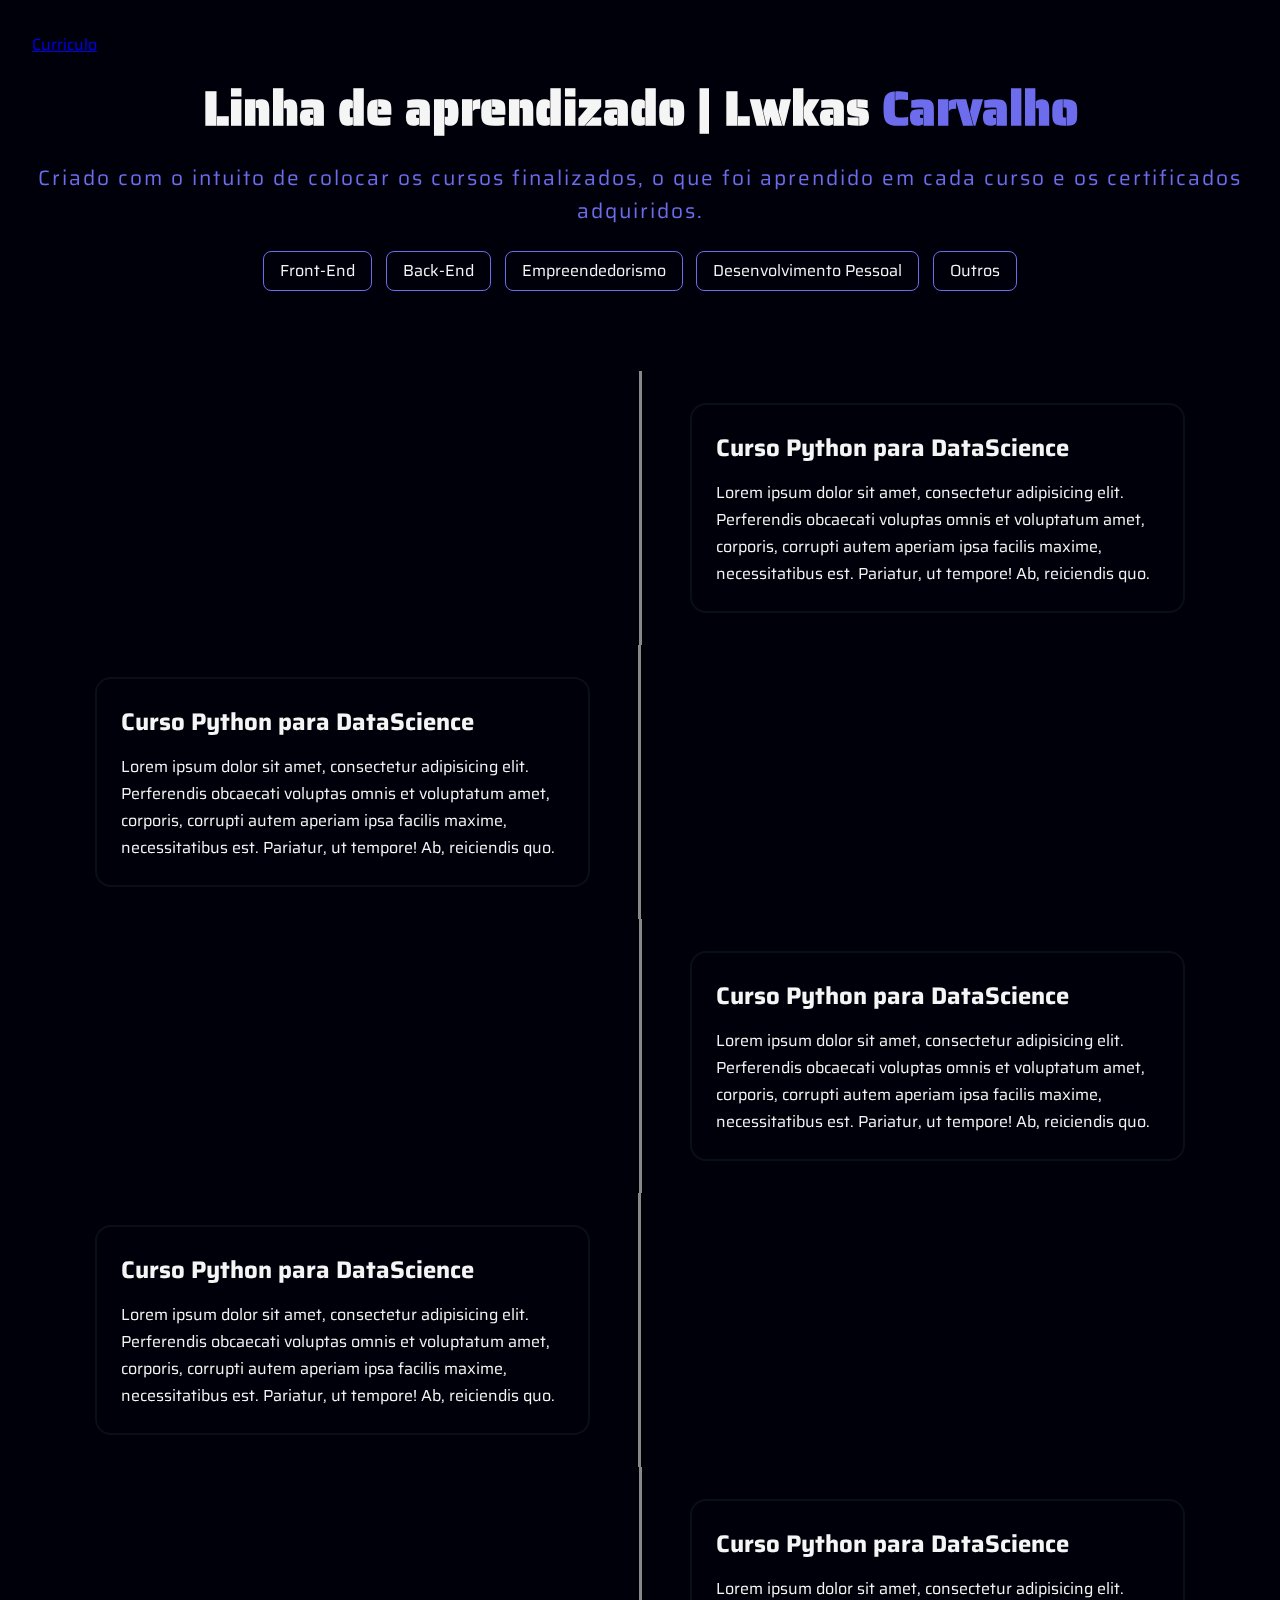
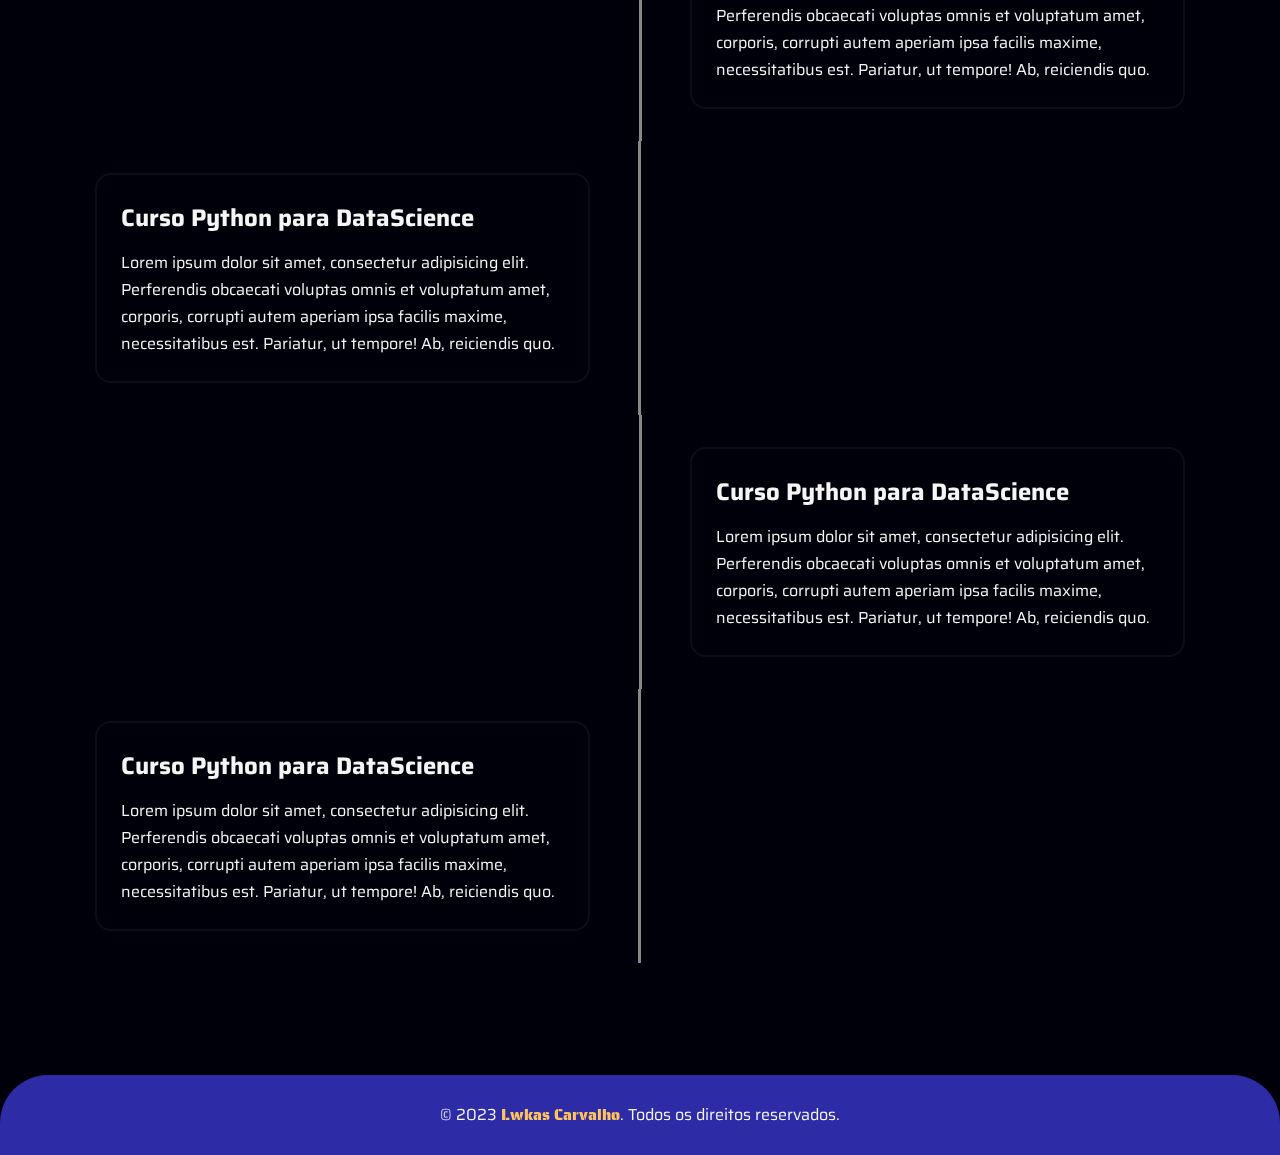
==== linhaTempo.html @ 2d7c6647 "s" ====
<!DOCTYPE html>
<html lang="pt-br">
<head>
    <meta charset="UTF-8">
    <meta name="viewport" content="width=device-width, initial-scale=1.0">
    <link rel="stylesheet" href="assets/css/style-linhaTempo.css">
    <link rel="stylesheet" href="assets/css/footer/footer.css">
    <link rel="shortcut icon" href="assets/imagens/favicon.ico" type="image/x-icon">
    <title>Linha de Aprendizagem</title>
</head>
<body>
    <main>
        <a href="index.html">
            <butt>Curriculo</butt>
        </a>
        <div class="title">
            <h1>Linha de aprendizado | Lwkas <span>Carvalho</span></h1>
            <p>Criado com o intuito de colocar os cursos finalizados, o que foi aprendido em cada curso e os certificados adquiridos.</p>
            <button class="button">Front-End</button>
            <button class="button">Back-End</button>
            <button class="button">Empreendedorismo</button>
            <button class="button">Desenvolvimento Pessoal</button>
            <button class="button">Outros</button>
        </div>
        <div class="timeline">
            <div class="checkpoint">
                <div>
                    <h2>Curso Python para DataScience</h2>
                    <p>Lorem ipsum dolor sit amet, consectetur adipisicing elit. Perferendis obcaecati voluptas omnis et voluptatum amet, corporis, corrupti autem aperiam ipsa facilis maxime, necessitatibus est. Pariatur, ut tempore! Ab, reiciendis quo.</p>
                </div>
            </div>
            <div class="checkpoint">
                <div>
                    <h2>Curso Python para DataScience</h2>
                    <p>Lorem ipsum dolor sit amet, consectetur adipisicing elit. Perferendis obcaecati voluptas omnis et voluptatum amet, corporis, corrupti autem aperiam ipsa facilis maxime, necessitatibus est. Pariatur, ut tempore! Ab, reiciendis quo.</p>
                </div>
            </div>
            <div class="checkpoint">
                <div>
                    <h2>Curso Python para DataScience</h2>
                    <p>Lorem ipsum dolor sit amet, consectetur adipisicing elit. Perferendis obcaecati voluptas omnis et voluptatum amet, corporis, corrupti autem aperiam ipsa facilis maxime, necessitatibus est. Pariatur, ut tempore! Ab, reiciendis quo.</p>
                </div>
            </div>
            <div class="checkpoint">
                <div>
                    <h2>Curso Python para DataScience</h2>
                    <p>Lorem ipsum dolor sit amet, consectetur adipisicing elit. Perferendis obcaecati voluptas omnis et voluptatum amet, corporis, corrupti autem aperiam ipsa facilis maxime, necessitatibus est. Pariatur, ut tempore! Ab, reiciendis quo.</p>
                </div>
            </div>
            <div class="checkpoint">
                <div>
                    <h2>Curso Python para DataScience</h2>
                    <p>Lorem ipsum dolor sit amet, consectetur adipisicing elit. Perferendis obcaecati voluptas omnis et voluptatum amet, corporis, corrupti autem aperiam ipsa facilis maxime, necessitatibus est. Pariatur, ut tempore! Ab, reiciendis quo.</p>
                </div>
            </div>
            <div class="checkpoint">
                <div>
                    <h2>Curso Python para DataScience</h2>
                    <p>Lorem ipsum dolor sit amet, consectetur adipisicing elit. Perferendis obcaecati voluptas omnis et voluptatum amet, corporis, corrupti autem aperiam ipsa facilis maxime, necessitatibus est. Pariatur, ut tempore! Ab, reiciendis quo.</p>
                </div>
            </div>
            <div class="checkpoint">
                <div>
                    <h2>Curso Python para DataScience</h2>
                    <p>Lorem ipsum dolor sit amet, consectetur adipisicing elit. Perferendis obcaecati voluptas omnis et voluptatum amet, corporis, corrupti autem aperiam ipsa facilis maxime, necessitatibus est. Pariatur, ut tempore! Ab, reiciendis quo.</p>
                </div>
            </div>
            <div class="checkpoint">
                <div>
                    <h2>Curso Python para DataScience</h2>
                    <p>Lorem ipsum dolor sit amet, consectetur adipisicing elit. Perferendis obcaecati voluptas omnis et voluptatum amet, corporis, corrupti autem aperiam ipsa facilis maxime, necessitatibus est. Pariatur, ut tempore! Ab, reiciendis quo.</p>
                </div>
            </div>
        </div>
    </main>
    <footer class="footer">
        <p class="p__footer">&copy; 2023 <span class="span__footer">Lwkas Carvalho</span>. Todos os direitos reservados.<p>
     </footer>
  
     <script src="script.js" defer></script>
</body>
</html>
---- assets/css/style-linhaTempo.css ----
@import url('https://fonts.googleapis.com/css2?family=Saira+Stencil+One&display=swap');

@import url('https://fonts.googleapis.com/css2?family=Pacifico&family=Saira:wght@300;400;500;600&display=swap');

* {
    margin: 0;
    padding: 0;
    font-family: var(--font_principal);
}

:root {
    --branco_claro: #f5f5f5;
    --cinzaclaro: #ffffff80;
    --sombra: #5992ab1a;
    --azul1: #6C6CEC;
    --azul2: #2D2BA6;
    --azul3: #000069;
    --black: #00000A;


    --font_principal: 'Saira', sans-serif;
    --font_diferente: 'Saira Stencil One', cursive;
}

body{
    margin: 0;
    background-color: var(--black);
    color: var(--branco_claro);
}

main{
    padding: 2em;
}

body::before{
    content: '';
    background: var(--black);
    position: absolute;
    top: 0;
    left: 0;
    width: 100%;
    height: 100%;
    z-index: -1;
    position: fixed;
}
    
span{
    color: #6C6CEC;
    font-family: var(--font_diferente);
}

h1{
    margin: 0.3em;
    font-size: 3em;
    font-family: var(--font_diferente);
}

h2{
    margin-bottom: 0.5em;
}

.title{
    text-align: center;
}

.title p {
    color: #6C6CEC;
    font-size: 1.3em;
    letter-spacing: 2px;
}

.timeline {
    margin: 5em auto;
    max-width: 34.15em;
}

.checkpoint {
    max-width: 34em;
    padding-top: 2em;
    padding-bottom: 2em;
    position: relative;
}

.checkpoint div {
    border: 2px solid var(--sombra);
    border-radius: 1em;
    padding: 1.5em;
}

.checkpoint p {
    line-height: 27px;
    color: var(--branco_claro);
}

.checkpoint:nth-child(odd){
    border-left: 3px solid #888;
    padding-left: 3em;
    transform: translateX(17em);
}

.checkpoint:nth-child(even){
    border-right: 3px solid #888;
    padding-right: 3em;
    transform: translateX(-17em);
}

.button {
    font-size: 1rem;
    margin: 1.5em 0.3em 0 0.3em;
    padding: 0.4rem 1rem;
    border-radius: 0.5rem;
    color: var(--branco_claro);
    background-color: var(--black);
    border: 1px solid var(--azul1);
}

.button:hover {
    cursor: pointer;
    transition: 0.5s;
    box-shadow: 1px 1px 10px 2px var(--azul1);
}

.checkpoint.checkpoint:nth-child(odd)::before,
.checkpoint.checkpoint:nth-child(even)::before
---- assets/css/footer/footer.css ----
.footer {
    display: flex;
    justify-content: center;
    align-items: center;
    text-align: center;
    max-width: 1600px;
    margin: auto;
    height: 5em;
    background-color: var(--azul2);
    border-top-left-radius: 3em;
    border-top-right-radius: 3em;
}

.p__footer {
    color: var(--branco_claro);
}

.span__footer {
    color: #FFC55A;
}
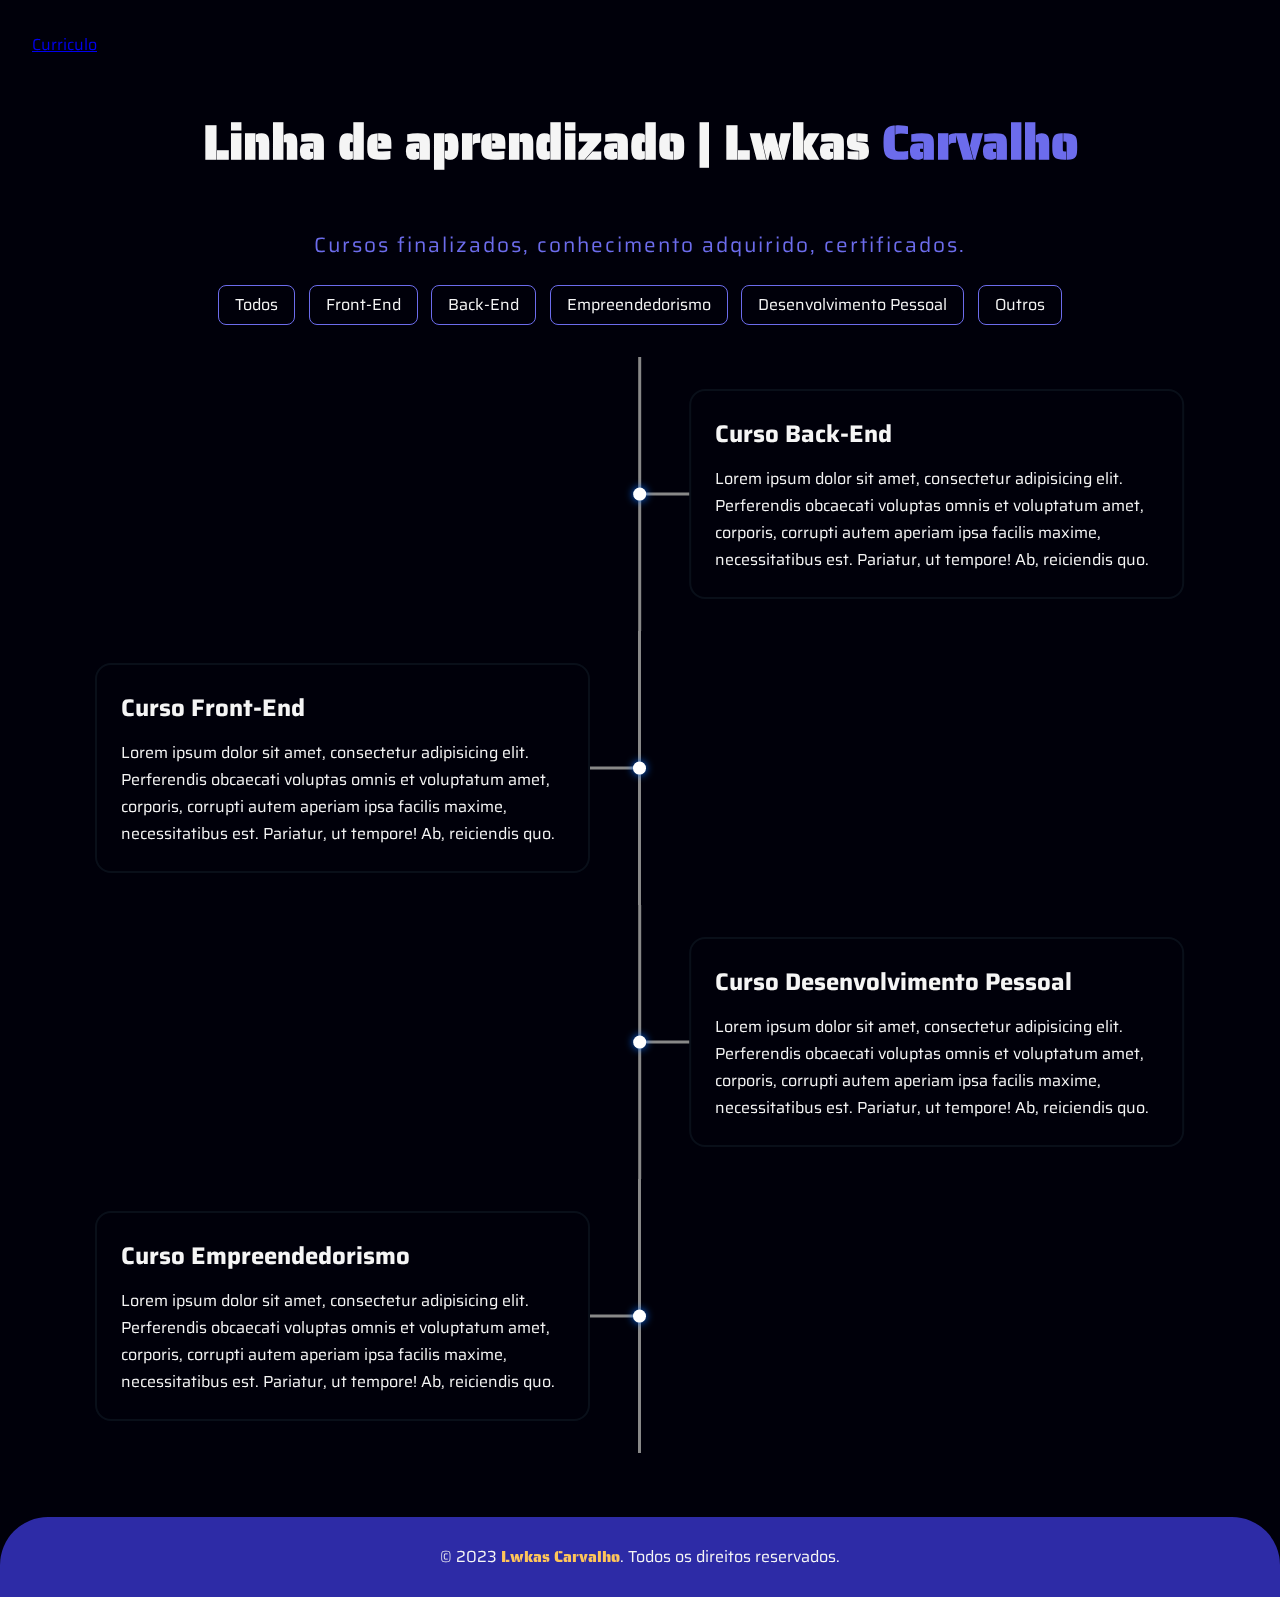
==== commit 57a258ab: "filter" ====
--- a/linhaTempo.html
+++ b/linhaTempo.html
@@ -4,6 +4,7 @@
     <meta charset="UTF-8">
     <meta name="viewport" content="width=device-width, initial-scale=1.0">
     <link rel="stylesheet" href="assets/css/style-linhaTempo.css">
+    <link rel="stylesheet" href="assets/css/linhaTempoRWD.css">
     <link rel="stylesheet" href="assets/css/footer/footer.css">
     <link rel="shortcut icon" href="assets/imagens/favicon.ico" type="image/x-icon">
     <title>Linha de Aprendizagem</title>
@@ -15,59 +16,38 @@
         </a>
         <div class="title">
             <h1>Linha de aprendizado | Lwkas <span>Carvalho</span></h1>
-            <p>Criado com o intuito de colocar os cursos finalizados, o que foi aprendido em cada curso e os certificados adquiridos.</p>
-            <button class="button">Front-End</button>
-            <button class="button">Back-End</button>
-            <button class="button">Empreendedorismo</button>
-            <button class="button">Desenvolvimento Pessoal</button>
-            <button class="button">Outros</button>
+            <p>Cursos finalizados, conhecimento adquirido, certificados.</p>
+            <div class="botoes">
+                <button class="button" id="todosBtn">Todos</button>
+                <button class="button" id="frontEndBtn">Front-End</button>
+                <button class="button" id="backEndBtn">Back-End</button>
+                <button class="button" id="empreendedorismoBtn">Empreendedorismo</button>
+                <button class="button" id="desenvolvimentoPessoalBtn">Desenvolvimento Pessoal</button>
+                <button class="button">Outros</button>
+            </div>
         </div>
         <div class="timeline">
             <div class="checkpoint">
-                <div>
-                    <h2>Curso Python para DataScience</h2>
+                <div class="curso" data-categoria="Back-end">
+                    <h2>Curso Back-End</h2>
                     <p>Lorem ipsum dolor sit amet, consectetur adipisicing elit. Perferendis obcaecati voluptas omnis et voluptatum amet, corporis, corrupti autem aperiam ipsa facilis maxime, necessitatibus est. Pariatur, ut tempore! Ab, reiciendis quo.</p>
                 </div>
             </div>
             <div class="checkpoint">
-                <div>
-                    <h2>Curso Python para DataScience</h2>
+                <div class="curso" data-categoria="Front-end">
+                    <h2>Curso Front-End</h2>
                     <p>Lorem ipsum dolor sit amet, consectetur adipisicing elit. Perferendis obcaecati voluptas omnis et voluptatum amet, corporis, corrupti autem aperiam ipsa facilis maxime, necessitatibus est. Pariatur, ut tempore! Ab, reiciendis quo.</p>
                 </div>
             </div>
             <div class="checkpoint">
-                <div>
-                    <h2>Curso Python para DataScience</h2>
+                <div class="curso" data-categoria="Desenvolvimento Pessoal">
+                    <h2>Curso Desenvolvimento Pessoal</h2>
                     <p>Lorem ipsum dolor sit amet, consectetur adipisicing elit. Perferendis obcaecati voluptas omnis et voluptatum amet, corporis, corrupti autem aperiam ipsa facilis maxime, necessitatibus est. Pariatur, ut tempore! Ab, reiciendis quo.</p>
                 </div>
             </div>
             <div class="checkpoint">
-                <div>
-                    <h2>Curso Python para DataScience</h2>
-                    <p>Lorem ipsum dolor sit amet, consectetur adipisicing elit. Perferendis obcaecati voluptas omnis et voluptatum amet, corporis, corrupti autem aperiam ipsa facilis maxime, necessitatibus est. Pariatur, ut tempore! Ab, reiciendis quo.</p>
-                </div>
-            </div>
-            <div class="checkpoint">
-                <div>
-                    <h2>Curso Python para DataScience</h2>
-                    <p>Lorem ipsum dolor sit amet, consectetur adipisicing elit. Perferendis obcaecati voluptas omnis et voluptatum amet, corporis, corrupti autem aperiam ipsa facilis maxime, necessitatibus est. Pariatur, ut tempore! Ab, reiciendis quo.</p>
-                </div>
-            </div>
-            <div class="checkpoint">
-                <div>
-                    <h2>Curso Python para DataScience</h2>
-                    <p>Lorem ipsum dolor sit amet, consectetur adipisicing elit. Perferendis obcaecati voluptas omnis et voluptatum amet, corporis, corrupti autem aperiam ipsa facilis maxime, necessitatibus est. Pariatur, ut tempore! Ab, reiciendis quo.</p>
-                </div>
-            </div>
-            <div class="checkpoint">
-                <div>
-                    <h2>Curso Python para DataScience</h2>
-                    <p>Lorem ipsum dolor sit amet, consectetur adipisicing elit. Perferendis obcaecati voluptas omnis et voluptatum amet, corporis, corrupti autem aperiam ipsa facilis maxime, necessitatibus est. Pariatur, ut tempore! Ab, reiciendis quo.</p>
-                </div>
-            </div>
-            <div class="checkpoint">
-                <div>
-                    <h2>Curso Python para DataScience</h2>
+                <div class="curso" data-categoria="Empreendedorismo">
+                    <h2>Curso Empreendedorismo</h2>
                     <p>Lorem ipsum dolor sit amet, consectetur adipisicing elit. Perferendis obcaecati voluptas omnis et voluptatum amet, corporis, corrupti autem aperiam ipsa facilis maxime, necessitatibus est. Pariatur, ut tempore! Ab, reiciendis quo.</p>
                 </div>
             </div>
--- a/assets/css/style-linhaTempo.css
+++ b/assets/css/style-linhaTempo.css
@@ -50,7 +50,7 @@
 }
 
 h1{
-    margin: 0.3em;
+    margin: 1em;
     font-size: 3em;
     font-family: var(--font_diferente);
 }
@@ -70,7 +70,7 @@
 }
 
 .timeline {
-    margin: 5em auto;
+    margin: 2em auto;
     max-width: 34.15em;
 }
 
@@ -95,7 +95,7 @@
 .checkpoint:nth-child(odd){
     border-left: 3px solid #888;
     padding-left: 3em;
-    transform: translateX(17em);
+    transform: translateX(16.95em);
 }
 
 .checkpoint:nth-child(even){
@@ -121,5 +121,47 @@
 }
 
 .checkpoint.checkpoint:nth-child(odd)::before,
-.checkpoint.checkpoint:nth-child(even)::before
+.checkpoint.checkpoint:nth-child(even)::before {
+    content: '';
+    background: #888;
+    width: 3em;
+    height: 3px;
+    position: absolute;
+    top: 50%;
+    transform: translateY(-50%);
+}
 
+.checkpoint:nth-child(odd)::before {
+    left: 0;
+}
+
+.checkpoint:nth-child(even)::before {
+    right: 0;
+}
+
+.checkpoint:nth-child(odd) div::before,
+.checkpoint:nth-child(even) div::before {
+    content: '';
+    background: #fff;
+    box-shadow: 0 0 0.5em #0d71fc;
+    width: 0.8em;
+    height: 0.8em;
+    position: absolute;
+    top: 50%;
+    transform: translateY(-50%);
+    border-radius: 50%;
+}
+
+.checkpoint:nth-child(odd) div::before {
+    left: -0.5em;
+}
+
+.checkpoint:nth-child(even) div::before {
+    right: -0.5em;
+}
+
+.botoes {
+    justify-content: center;
+    flex-wrap: wrap;
+}
+
--- a/assets/css/linhaTempoRWD.css
+++ b/assets/css/linhaTempoRWD.css
@@ -0,0 +1,31 @@
+@media screen and (max-width: 1150px) {
+    .timeline {
+        width: 80vw;
+    }
+
+    .timeline .checkpoint {
+        width: 100%;
+        transform: none;
+        padding-left: 0;
+        padding-right: 0;
+        border: none;
+    }
+
+    .timeline .checkpoint::before {
+        width: 3px;
+        height: 4em;
+        top: -2em;
+        left: 50%;
+        transform: translateX(-50%);
+    }
+
+    .timeline.checkpoint div::before {
+        top: -0.5em;
+        left: 50%;
+        transform: translateX(-50%);
+    }
+
+    h1 {
+        font-size: 2em;
+    }
+}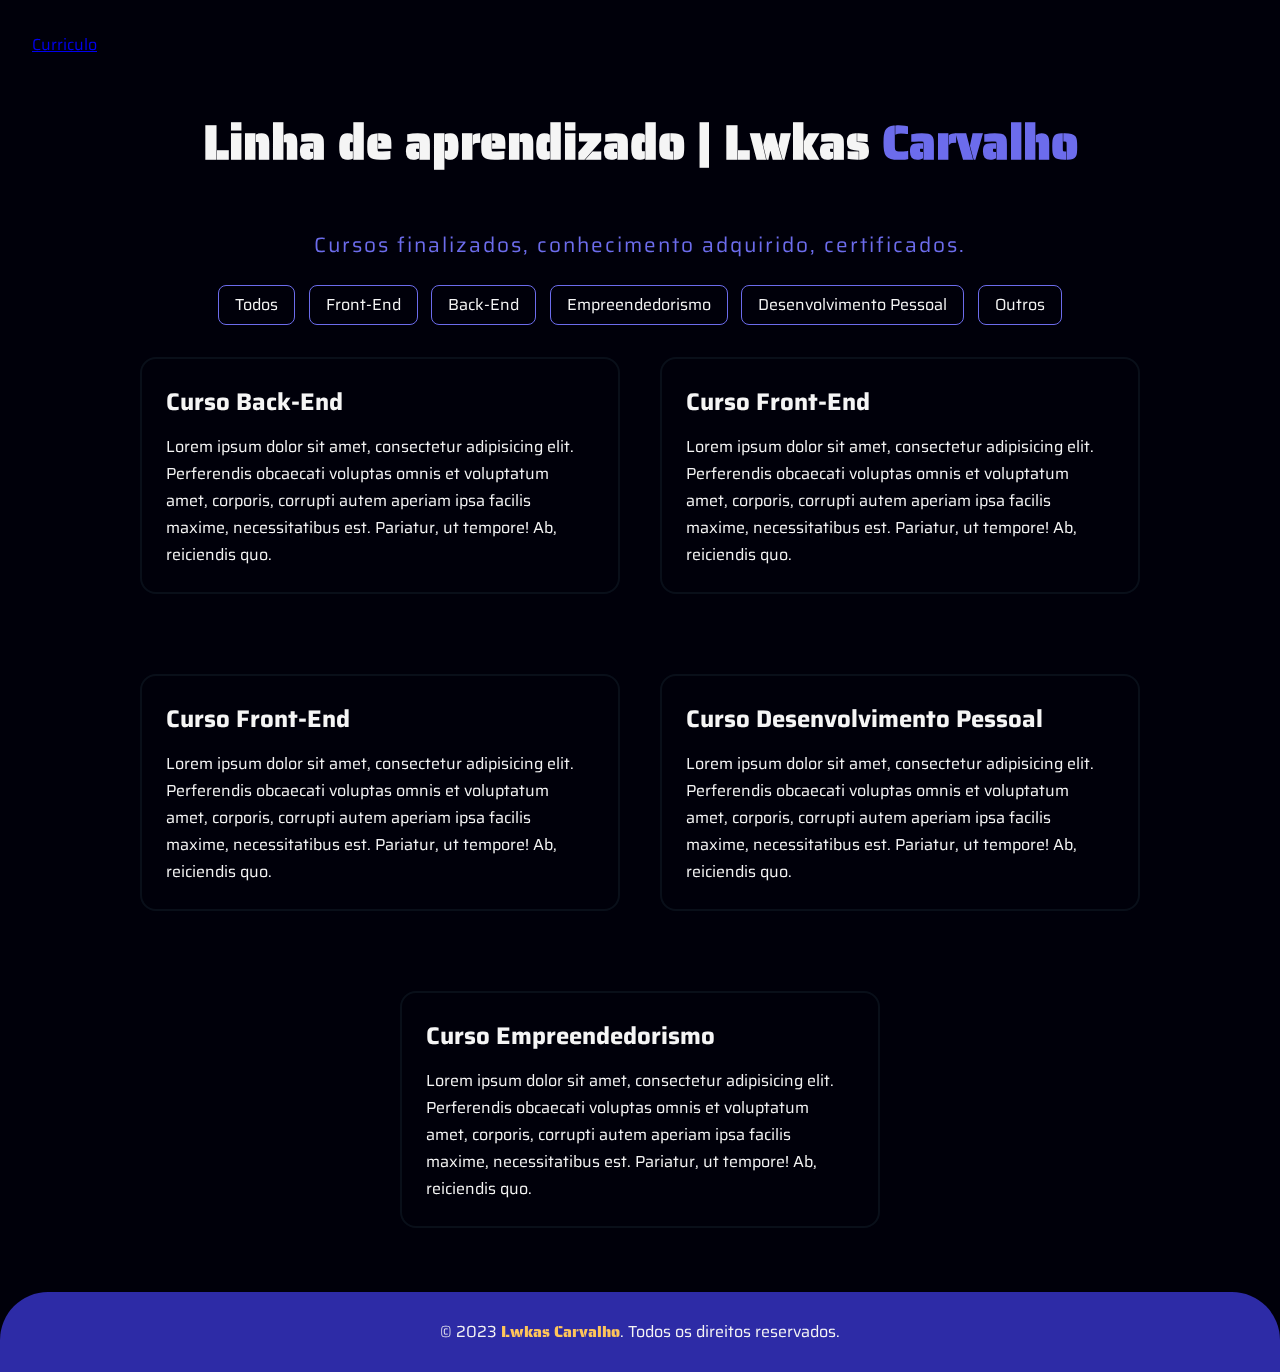
==== commit f74d9083: "remove center line" ====
--- a/linhaTempo.html
+++ b/linhaTempo.html
@@ -40,6 +40,12 @@
                 </div>
             </div>
             <div class="checkpoint">
+                <div class="curso" data-categoria="Front-end">
+                    <h2>Curso Front-End</h2>
+                    <p>Lorem ipsum dolor sit amet, consectetur adipisicing elit. Perferendis obcaecati voluptas omnis et voluptatum amet, corporis, corrupti autem aperiam ipsa facilis maxime, necessitatibus est. Pariatur, ut tempore! Ab, reiciendis quo.</p>
+                </div>
+            </div>
+            <div class="checkpoint">
                 <div class="curso" data-categoria="Desenvolvimento Pessoal">
                     <h2>Curso Desenvolvimento Pessoal</h2>
                     <p>Lorem ipsum dolor sit amet, consectetur adipisicing elit. Perferendis obcaecati voluptas omnis et voluptatum amet, corporis, corrupti autem aperiam ipsa facilis maxime, necessitatibus est. Pariatur, ut tempore! Ab, reiciendis quo.</p>
--- a/assets/css/style-linhaTempo.css
+++ b/assets/css/style-linhaTempo.css
@@ -70,15 +70,19 @@
 }
 
 .timeline {
-    margin: 2em auto;
-    max-width: 34.15em;
+    display: flex;
+    flex-wrap: wrap;
+    gap: 1em;
+    margin: auto;
+    max-width: 80vw;
 }
 
 .checkpoint {
-    max-width: 34em;
+    max-width: 30em;
     padding-top: 2em;
     padding-bottom: 2em;
     position: relative;
+    margin: auto;
 }
 
 .checkpoint div {
@@ -90,18 +94,6 @@
 .checkpoint p {
     line-height: 27px;
     color: var(--branco_claro);
-}
-
-.checkpoint:nth-child(odd){
-    border-left: 3px solid #888;
-    padding-left: 3em;
-    transform: translateX(16.95em);
-}
-
-.checkpoint:nth-child(even){
-    border-right: 3px solid #888;
-    padding-right: 3em;
-    transform: translateX(-17em);
 }
 
 .button {
@@ -120,48 +112,7 @@
     box-shadow: 1px 1px 10px 2px var(--azul1);
 }
 
-.checkpoint.checkpoint:nth-child(odd)::before,
-.checkpoint.checkpoint:nth-child(even)::before {
-    content: '';
-    background: #888;
-    width: 3em;
-    height: 3px;
-    position: absolute;
-    top: 50%;
-    transform: translateY(-50%);
-}
-
-.checkpoint:nth-child(odd)::before {
-    left: 0;
-}
-
-.checkpoint:nth-child(even)::before {
-    right: 0;
-}
-
-.checkpoint:nth-child(odd) div::before,
-.checkpoint:nth-child(even) div::before {
-    content: '';
-    background: #fff;
-    box-shadow: 0 0 0.5em #0d71fc;
-    width: 0.8em;
-    height: 0.8em;
-    position: absolute;
-    top: 50%;
-    transform: translateY(-50%);
-    border-radius: 50%;
-}
-
-.checkpoint:nth-child(odd) div::before {
-    left: -0.5em;
-}
-
-.checkpoint:nth-child(even) div::before {
-    right: -0.5em;
-}
-
 .botoes {
     justify-content: center;
     flex-wrap: wrap;
-}
-
+}--- a/assets/css/linhaTempoRWD.css
+++ b/assets/css/linhaTempoRWD.css
@@ -11,20 +11,6 @@
         border: none;
     }
 
-    .timeline .checkpoint::before {
-        width: 3px;
-        height: 4em;
-        top: -2em;
-        left: 50%;
-        transform: translateX(-50%);
-    }
-
-    .timeline.checkpoint div::before {
-        top: -0.5em;
-        left: 50%;
-        transform: translateX(-50%);
-    }
-
     h1 {
         font-size: 2em;
     }
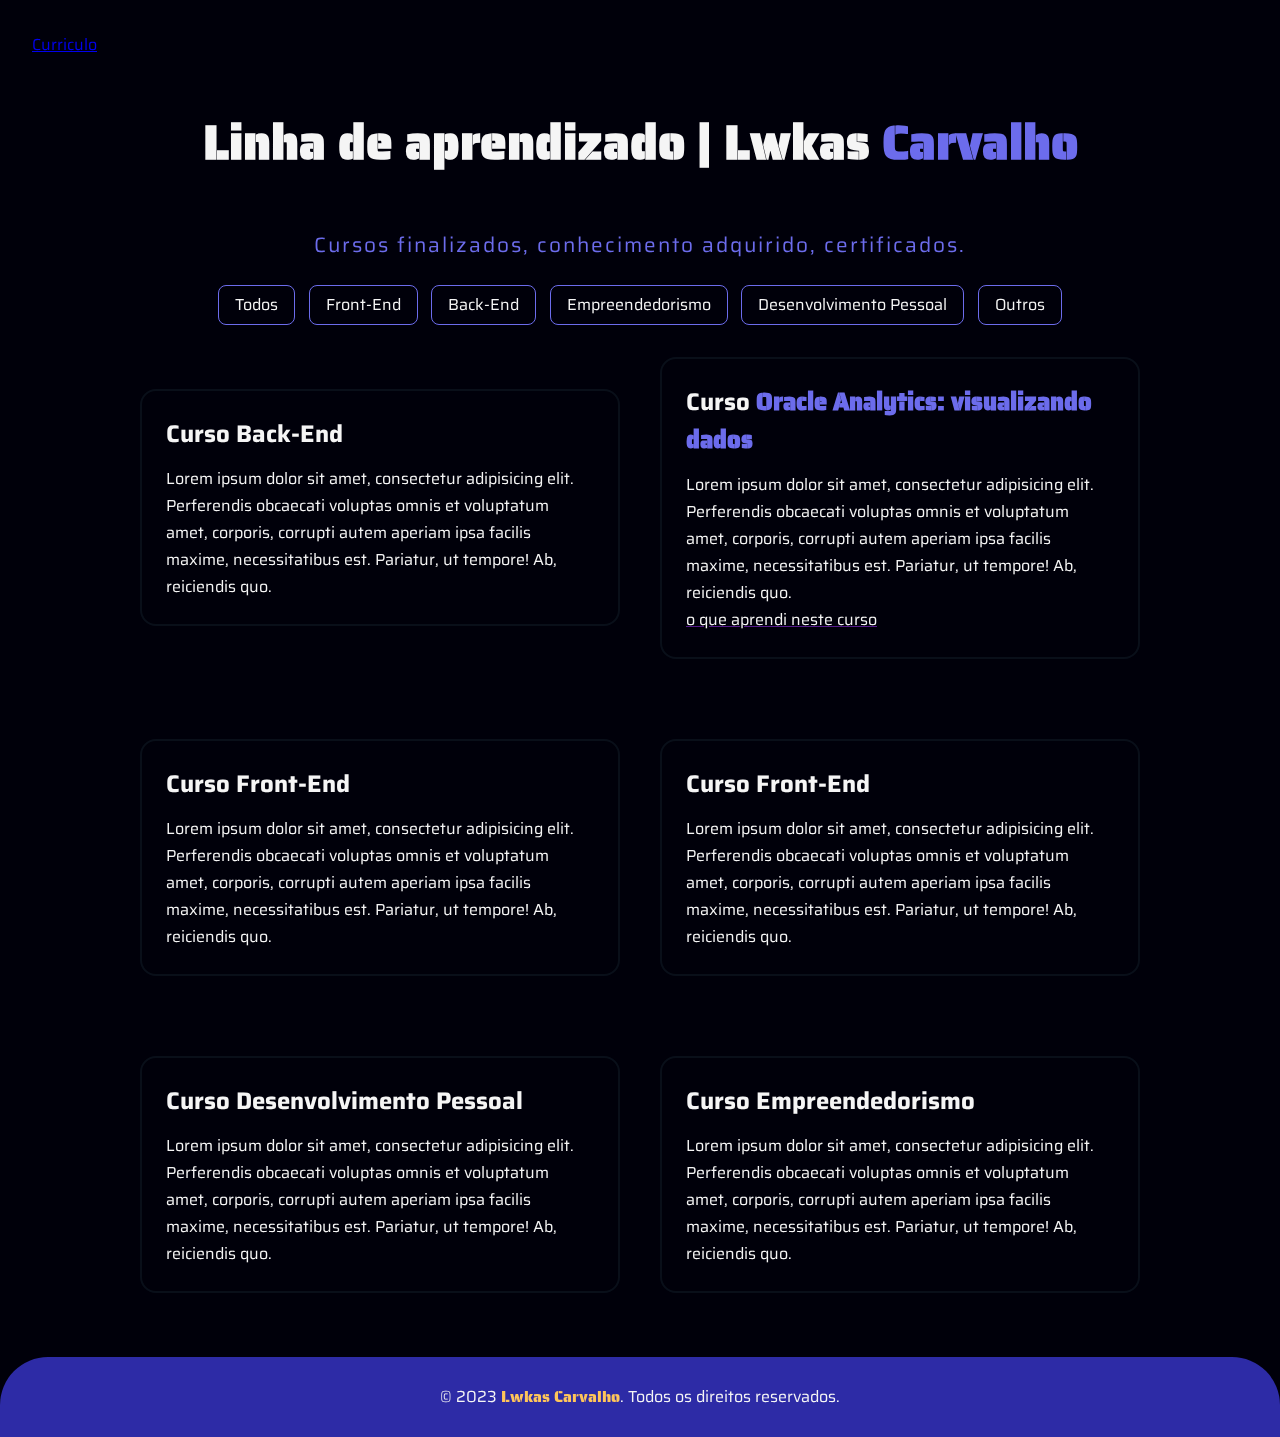
==== commit de92d49c: "Update linhaTempo.html" ====
--- a/linhaTempo.html
+++ b/linhaTempo.html
@@ -34,6 +34,15 @@
                 </div>
             </div>
             <div class="checkpoint">
+                <div class="curso" data-categoria="Back-end">
+                    <h2>Curso <span>Oracle Analytics: visualizando dados</span></h2>
+                    <p>Lorem ipsum dolor sit amet, consectetur adipisicing elit. Perferendis obcaecati voluptas omnis et voluptatum amet, corporis, corrupti autem aperiam ipsa facilis maxime, necessitatibus est. Pariatur, ut tempore! Ab, reiciendis quo.</p>
+                    <a href="">
+                        <p>o que aprendi neste curso</p>
+                    </a>
+                </div>
+            </div>
+            <div class="checkpoint">
                 <div class="curso" data-categoria="Front-end">
                     <h2>Curso Front-End</h2>
                     <p>Lorem ipsum dolor sit amet, consectetur adipisicing elit. Perferendis obcaecati voluptas omnis et voluptatum amet, corporis, corrupti autem aperiam ipsa facilis maxime, necessitatibus est. Pariatur, ut tempore! Ab, reiciendis quo.</p>
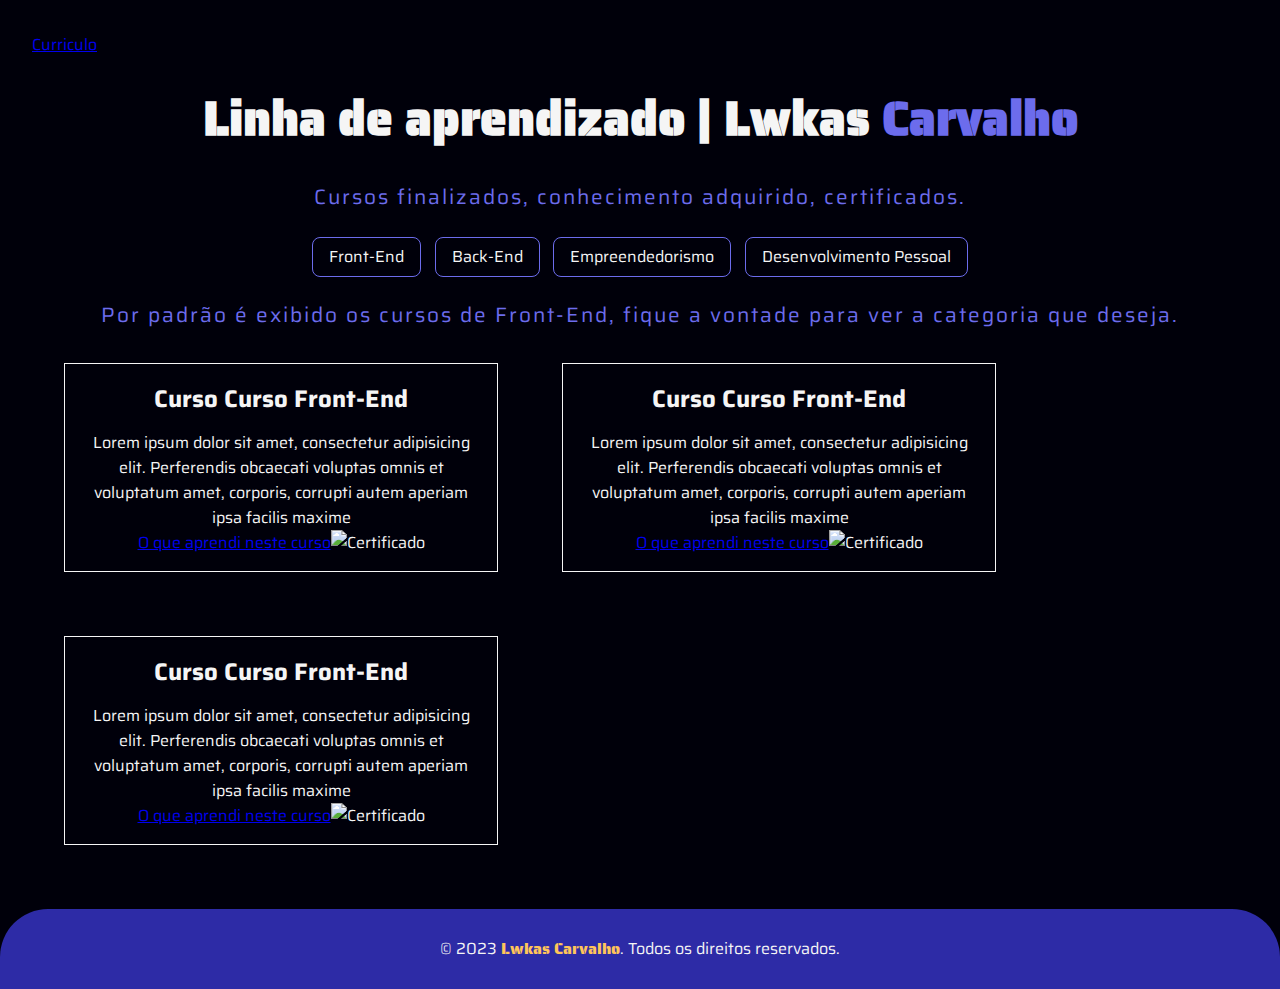
==== commit ab5aa9ec: "manipulação de dados com json" ====
--- a/linhaTempo.html
+++ b/linhaTempo.html
@@ -18,21 +18,18 @@
             <h1>Linha de aprendizado | Lwkas <span>Carvalho</span></h1>
             <p>Cursos finalizados, conhecimento adquirido, certificados.</p>
             <div class="botoes">
-                <button class="button" id="todosBtn">Todos</button>
-                <button class="button" id="frontEndBtn">Front-End</button>
-                <button class="button" id="backEndBtn">Back-End</button>
-                <button class="button" id="empreendedorismoBtn">Empreendedorismo</button>
-                <button class="button" id="desenvolvimentoPessoalBtn">Desenvolvimento Pessoal</button>
-                <button class="button">Outros</button>
+                <button class="button" id="Front-End">Front-End</button>
+                <button class="button" id="Back-End">Back-End</button>
+                <button class="button" id="Empreendedorismo">Empreendedorismo</button>
+                <button class="button" id="Desenvolvimento-Pessoal">Desenvolvimento Pessoal</button>
             </div>
+            <p class="aviso">Por padrão é exibido os cursos de Front-End, fique a vontade para ver a categoria que deseja.</p>
         </div>
-        <div class="timeline">
-            <div class="checkpoint">
-                <div class="curso" data-categoria="Back-end">
-                    <h2>Curso Back-End</h2>
-                    <p>Lorem ipsum dolor sit amet, consectetur adipisicing elit. Perferendis obcaecati voluptas omnis et voluptatum amet, corporis, corrupti autem aperiam ipsa facilis maxime, necessitatibus est. Pariatur, ut tempore! Ab, reiciendis quo.</p>
-                </div>
-            </div>
+        <div class="container" id="Cursos-container">
+            <!-- Conteúdo dos cursos será carregado aqui -->
+        </div>
+         
+        <!-- <div class="timeline">
             <div class="checkpoint">
                 <div class="curso" data-categoria="Back-end">
                     <h2>Curso <span>Oracle Analytics: visualizando dados</span></h2>
@@ -40,12 +37,6 @@
                     <a href="">
                         <p>o que aprendi neste curso</p>
                     </a>
-                </div>
-            </div>
-            <div class="checkpoint">
-                <div class="curso" data-categoria="Front-end">
-                    <h2>Curso Front-End</h2>
-                    <p>Lorem ipsum dolor sit amet, consectetur adipisicing elit. Perferendis obcaecati voluptas omnis et voluptatum amet, corporis, corrupti autem aperiam ipsa facilis maxime, necessitatibus est. Pariatur, ut tempore! Ab, reiciendis quo.</p>
                 </div>
             </div>
             <div class="checkpoint">
@@ -66,12 +57,12 @@
                     <p>Lorem ipsum dolor sit amet, consectetur adipisicing elit. Perferendis obcaecati voluptas omnis et voluptatum amet, corporis, corrupti autem aperiam ipsa facilis maxime, necessitatibus est. Pariatur, ut tempore! Ab, reiciendis quo.</p>
                 </div>
             </div>
-        </div>
+        </div> -->
     </main>
     <footer class="footer">
         <p class="p__footer">&copy; 2023 <span class="span__footer">Lwkas Carvalho</span>. Todos os direitos reservados.<p>
      </footer>
   
-     <script src="script.js" defer></script>
+     <script src="./js/linhaTempo.js" defer></script>
 </body>
 </html>--- a/assets/css/style-linhaTempo.css
+++ b/assets/css/style-linhaTempo.css
@@ -31,18 +31,6 @@
 main{
     padding: 2em;
 }
-
-body::before{
-    content: '';
-    background: var(--black);
-    position: absolute;
-    top: 0;
-    left: 0;
-    width: 100%;
-    height: 100%;
-    z-index: -1;
-    position: fixed;
-}
     
 span{
     color: #6C6CEC;
@@ -50,7 +38,7 @@
 }
 
 h1{
-    margin: 1em;
+    margin: 0.5em;
     font-size: 3em;
     font-family: var(--font_diferente);
 }
@@ -67,6 +55,10 @@
     color: #6C6CEC;
     font-size: 1.3em;
     letter-spacing: 2px;
+}
+
+.aviso {
+    margin-top: 1em;
 }
 
 .timeline {
@@ -115,4 +107,20 @@
 .botoes {
     justify-content: center;
     flex-wrap: wrap;
+}
+
+
+.container {
+    display: flex;
+    box-sizing: border-box;
+    text-align: center;
+    flex-wrap: wrap;
+    max-width: 100vw;
+}
+
+.curso {
+    border: 1px solid #f5f5f5;
+    max-width: 400px;
+    margin: 2em;
+    padding: 1em;
 }